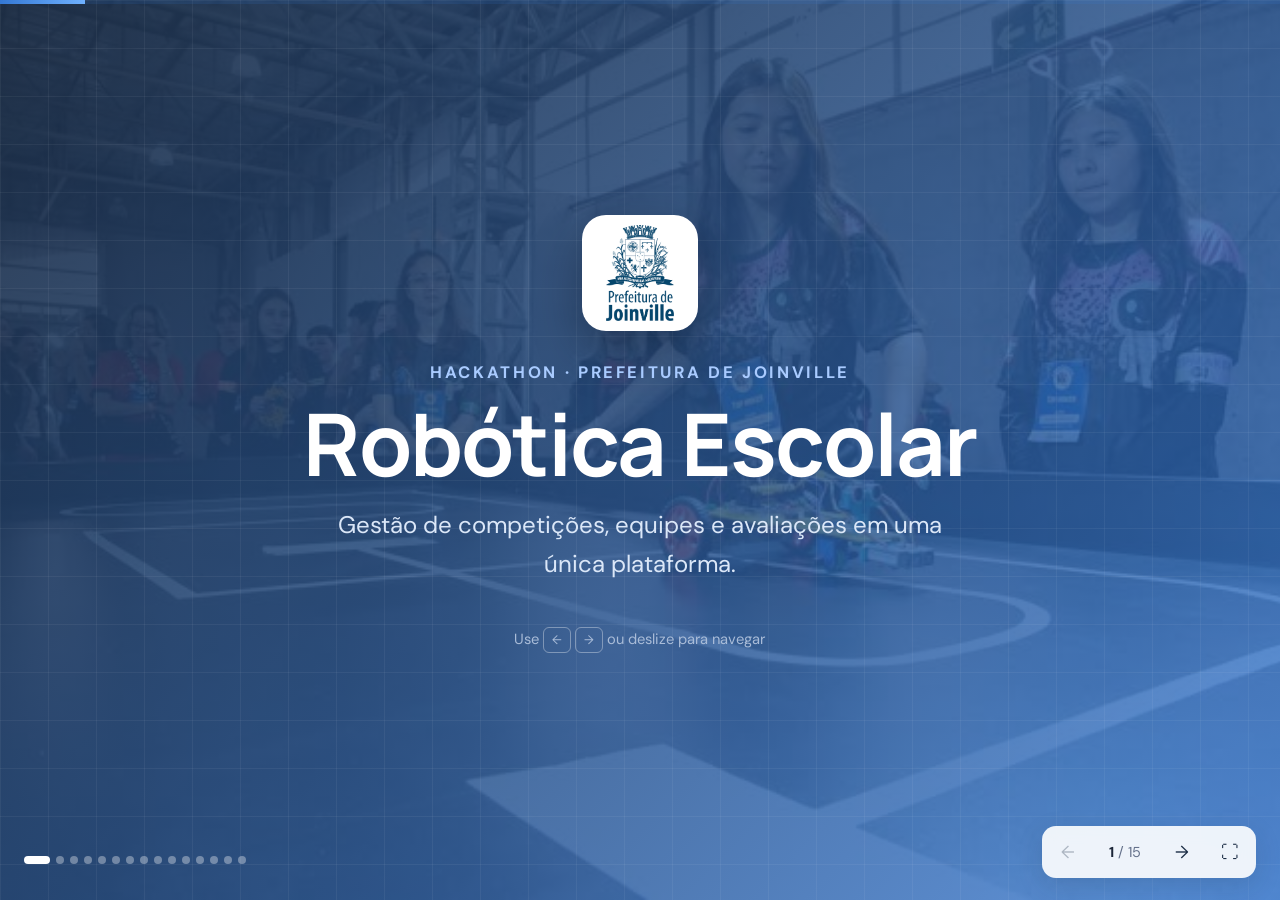
==== apresentacao/index.html @ f3c96cb6 "fix" ====
<!doctype html>
<html lang="pt-BR">
<head>
  <meta charset="utf-8">
  <meta name="viewport" content="width=device-width, initial-scale=1">
  <title>Robótica Escolar — Apresentação</title>
  <link rel="stylesheet" href="styles.css">
</head>
<body>
  <div class="progress" aria-hidden="true"><span></span></div>

  <main class="deck" aria-live="polite">

    <!-- 1. Capa -->
    <section class="slide slide--cover" data-title="Capa">
      <div class="cover-bg" aria-hidden="true"></div>
      <div class="cover-content">
        <img class="cover-logo reveal" src="img/logo-joinville.png" alt="Prefeitura de Joinville">
        <p class="kicker reveal">Hackathon · Prefeitura de Joinville</p>
        <h1 class="reveal">Robótica Escolar</h1>
        <p class="lead reveal">Gestão de competições, equipes e avaliações em uma única plataforma.</p>
        <p class="hint reveal">Use <kbd>←</kbd> <kbd>→</kbd> ou deslize para navegar</p>
      </div>
    </section>

    <!-- 2. Problema -->
    <section class="slide" data-title="O problema">
      <div class="slide-inner">
        <p class="kicker reveal">O desafio</p>
        <h2 class="reveal">Organizar competições escolares ainda dá muito trabalho</h2>
        <div class="grid grid--3">
          <article class="card reveal"><span class="card-icon">📄</span><h3>Inscrições soltas</h3><p>Fichas, planilhas e e-mails espalhados entre escolas e organização.</p></article>
          <article class="card reveal"><span class="card-icon">⏳</span><h3>Aprovação manual</h3><p>Professores e organização sem visão clara do que está pendente.</p></article>
          <article class="card reveal"><span class="card-icon">🧮</span><h3>Notas no papel</h3><p>Jurados anotam à mão e a classificação é calculada depois, com risco de erro.</p></article>
        </div>
      </div>
    </section>

    <!-- 3. Solução -->
    <section class="slide" data-title="A solução">
      <div class="slide-inner split">
        <div>
          <p class="kicker reveal">A solução</p>
          <h2 class="reveal">Uma plataforma web para todo o ciclo da competição</h2>
          <ul class="checks">
            <li class="reveal">Portal público com editais e inscrições abertas</li>
            <li class="reveal">Cadastro de escolas, equipes e integrantes</li>
            <li class="reveal">Aprovação de equipes pelos professores</li>
            <li class="reveal">Notas dos jurados por critério e classificação automática</li>
            <li class="reveal">Funciona no computador e no celular</li>
          </ul>
        </div>
        <figure class="shot reveal"><img src="img/dashboard.png" alt="Visão geral do painel administrativo"></figure>
      </div>
    </section>

    <!-- 4. Perfis -->
    <section class="slide" data-title="Perfis">
      <div class="slide-inner">
        <p class="kicker reveal">Quem usa</p>
        <h2 class="reveal">Três perfis, cada um com o que precisa</h2>
        <div class="grid grid--3">
          <article class="card card--role reveal"><span class="role-badge">A</span><h3>Administrador</h3><p>Cria competições, editais e categorias, gerencia escolas e acompanha a classificação.</p></article>
          <article class="card card--role reveal"><span class="role-badge">P</span><h3>Professor</h3><p>Cadastra equipes das suas escolas e aprova ou rejeita inscrições recebidas.</p></article>
          <article class="card card--role reveal"><span class="role-badge">J</span><h3>Jurado</h3><p>Avalia as equipes aprovadas em todas as categorias, com notas de 0 a 10.</p></article>
        </div>
      </div>
    </section>

    <!-- 5. Fluxo -->
    <section class="slide" data-title="Fluxo">
      <div class="slide-inner">
        <p class="kicker reveal">Como funciona</p>
        <h2 class="reveal">Do edital ao pódio</h2>
        <ol class="flow">
          <li class="reveal"><span>1</span><strong>Edital</strong><small>Admin publica a competição e as categorias</small></li>
          <li class="reveal"><span>2</span><strong>Inscrição</strong><small>Escolas inscrevem equipes pelo portal</small></li>
          <li class="reveal"><span>3</span><strong>Aprovação</strong><small>Professor valida integrantes e aprova</small></li>
          <li class="reveal"><span>4</span><strong>Avaliação</strong><small>Jurados lançam notas por critério</small></li>
          <li class="reveal"><span>5</span><strong>Classificação</strong><small>Ranking calculado automaticamente</small></li>
        </ol>
      </div>
    </section>

    <!-- 6. Competições -->
    <section class="slide" data-title="Competições">
      <div class="slide-inner split split--wide">
        <div>
          <p class="kicker reveal">Administração</p>
          <h2 class="reveal">Competições, editais e categorias</h2>
          <p class="reveal">Cada competição tem período do evento, local, janela de inscrições, limite de vagas e as 7 categorias oficiais.</p>
          <div class="tags reveal"><span>Robótica Lego</span><span>Atto Micro:bit</span><span>Seguidor de Linha</span><span>Tecnologia Educacional</span><span>ArtBot Júnior</span><span>ArtBot Expert</span><span>Estoura Balão</span></div>
        </div>
        <figure class="shot reveal"><img src="img/competicoes.png" alt="Tela de competições"></figure>
      </div>
    </section>

    <!-- 7. Equipes -->
    <section class="slide" data-title="Equipes">
      <div class="slide-inner split split--wide">
        <div>
          <p class="kicker reveal">Professores</p>
          <h2 class="reveal">Cadastro e aprovação de equipes</h2>
          <ul class="checks">
            <li class="reveal">Integrantes com ano escolar e data de nascimento</li>
            <li class="reveal">Validação de mínimo e máximo por categoria</li>
            <li class="reveal">Aprovar ou rejeitar com observação para a equipe</li>
          </ul>
        </div>
        <div class="stack reveal">
          <figure class="shot"><img src="img/inscricoes.png" alt="Lista de inscrições pendentes"></figure>
          <figure class="shot shot--float"><img src="img/equipe-form.png" alt="Formulário de cadastro de equipe"></figure>
        </div>
      </div>
    </section>

    <!-- 8. Portal público -->
    <section class="slide" data-title="Portal público">
      <div class="slide-inner split split--wide">
        <div>
          <p class="kicker reveal">Comunidade</p>
          <h2 class="reveal">Portal público de inscrições</h2>
          <p class="reveal">Escolas consultam os editais publicados e inscrevem equipes sem precisar de login. A inscrição chega pendente para o professor responsável.</p>
        </div>
        <figure class="shot reveal"><img src="img/publico.png" alt="Portal público de competições"></figure>
      </div>
    </section>

    <!-- 9. Notas -->
    <section class="slide" data-title="Notas dos jurados">
      <div class="slide-inner split split--wide">
        <div>
          <p class="kicker reveal">Julgamento</p>
          <h2 class="reveal">Notas dos jurados</h2>
          <div class="criteria">
            <div class="reveal"><strong>Desempenho</strong><small>Resultado do robô na prova</small></div>
            <div class="reveal"><strong>Projeto e inovação</strong><small>Criatividade e solução técnica</small></div>
            <div class="reveal"><strong>Apresentação</strong><small>Clareza ao explicar o projeto</small></div>
            <div class="reveal"><strong>Trabalho em equipe</strong><small>Participação de todos</small></div>
          </div>
          <p class="reveal note">Notas de 0 a 10 por critério · média calculada na hora · uma avaliação por jurado e equipe</p>
        </div>
        <figure class="shot reveal"><img src="img/avaliar.png" alt="Formulário de avaliação de equipe"></figure>
      </div>
    </section>

    <!-- 10. Ranking -->
    <section class="slide" data-title="Classificação">
      <div class="slide-inner split split--wide">
        <div>
          <p class="kicker reveal">Resultado</p>
          <h2 class="reveal">Classificação automática</h2>
          <p class="reveal">A organização acompanha, por categoria, a média final de cada equipe, as médias por critério e quantos jurados já avaliaram.</p>
          <div class="podium reveal" aria-hidden="true">
            <div class="podium-2"><b>2º</b><span>8,38</span></div>
            <div class="podium-1"><b>1º</b><span>9,54</span></div>
            <div class="podium-3"><b>3º</b><span>7,94</span></div>
          </div>
        </div>
        <figure class="shot reveal"><img src="img/ranking.png" alt="Classificação das equipes"></figure>
      </div>
    </section>

    <!-- 11. Mobile -->
    <section class="slide slide--centered" data-title="Celular">
      <div class="slide-inner">
        <p class="kicker reveal">Responsivo</p>
        <h2 class="reveal">Pensado também para o celular</h2>
        <p class="reveal center">Jurados avaliam na beira da arena; professores aprovam equipes de qualquer lugar.</p>
        <div class="phones">
          <figure class="phone reveal"><img src="img/mobile-login.png" alt="Login no celular"></figure>
          <figure class="phone phone--main reveal"><img src="img/mobile-avaliacoes.png" alt="Avaliações no celular"></figure>
          <figure class="phone reveal"><img src="img/mobile-dashboard.png" alt="Painel no celular"></figure>
        </div>
      </div>
    </section>

    <!-- 12. Números -->
    <section class="slide slide--dark" data-title="Demonstração">
      <div class="slide-inner">
        <p class="kicker reveal">Dados da demonstração</p>
        <h2 class="reveal">Um cenário real para testar</h2>
        <div class="stats">
          <div class="stat reveal"><b data-count="3">0</b><span>competições</span></div>
          <div class="stat reveal"><b data-count="7">0</b><span>categorias</span></div>
          <div class="stat reveal"><b data-count="49">0</b><span>equipes inscritas</span></div>
          <div class="stat reveal"><b data-count="10">0</b><span>aguardando aprovação</span></div>
          <div class="stat reveal"><b data-count="62">0</b><span>avaliações lançadas</span></div>
        </div>
        <div class="grid grid--3 compact">
          <article class="card reveal"><span class="status status--live">Em andamento</span><h3>Copa Joinville de Robótica 2026</h3><p>21 equipes · 3 jurados avaliando</p></article>
          <article class="card reveal"><span class="status status--live">Em andamento</span><h3>Festival Estudantil de Tecnologia</h3><p>14 equipes · avaliação parcial</p></article>
          <article class="card reveal"><span class="status status--open">Inscrições abertas</span><h3>Torneio de Inverno de Robótica 2027</h3><p>Equipes aguardando os professores</p></article>
        </div>
      </div>
    </section>

    <!-- 13. Tecnologia -->
    <section class="slide" data-title="Tecnologia">
      <div class="slide-inner split">
        <div>
          <p class="kicker reveal">Por dentro</p>
          <h2 class="reveal">Simples de rodar e evoluir</h2>
          <ul class="checks">
            <li class="reveal">HTML, CSS e JavaScript puros com ES Modules</li>
            <li class="reveal">Sem build: basta um servidor estático</li>
            <li class="reveal">Dados no LocalStorage, prontos para trocar por uma API</li>
            <li class="reveal">Regras de negócio isoladas em serviços</li>
          </ul>
        </div>
        <div class="layers reveal">
          <div><b>views/</b><span>Telas e diálogos</span></div>
          <div><b>services/</b><span>Regras: inscrições, avaliações, escolas</span></div>
          <div><b>data/</b><span>Seeds e dados de demonstração</span></div>
          <div><b>storage</b><span>LocalStorage (futuro: API REST)</span></div>
        </div>
      </div>
    </section>

    <!-- 14. Próximos passos -->
    <section class="slide" data-title="Próximos passos">
      <div class="slide-inner">
        <p class="kicker reveal">Roadmap</p>
        <h2 class="reveal">Próximos passos</h2>
        <div class="grid grid--4">
          <article class="card reveal"><span class="card-icon">🔌</span><h3>Back-end e API</h3><p>Banco de dados central e acesso simultâneo.</p></article>
          <article class="card reveal"><span class="card-icon">🔐</span><h3>Login seguro</h3><p>Autenticação real integrada à rede municipal.</p></article>
          <article class="card reveal"><span class="card-icon">📊</span><h3>Relatórios</h3><p>Exportar resultados e certificados em PDF.</p></article>
          <article class="card reveal"><span class="card-icon">🔔</span><h3>Notificações</h3><p>Avisos de aprovação e resultados por e-mail.</p></article>
        </div>
      </div>
    </section>

    <!-- 15. Encerramento -->
    <section class="slide slide--cover" data-title="Obrigado">
      <div class="cover-bg" aria-hidden="true"></div>
      <div class="cover-content">
        <img class="cover-logo reveal" src="img/logo-joinville.png" alt="Prefeitura de Joinville">
        <h1 class="reveal">Obrigado!</h1>
        <p class="lead reveal">Experimente a demonstração:</p>
        <div class="logins reveal">
          <div><b>Admin</b><code>admin@robotica.edu.br</code><code>admin123</code></div>
          <div><b>Professor</b><code>professor@robotica.edu.br</code><code>prof123</code></div>
          <div><b>Jurado</b><code>jurado@robotica.edu.br</code><code>jurado123</code></div>
        </div>
        <a class="cta reveal" href="../index.html">Abrir o sistema →</a>
      </div>
    </section>

  </main>

  <nav class="controls" aria-label="Navegação dos slides">
    <button type="button" data-nav="prev" aria-label="Slide anterior">←</button>
    <span class="counter"><b>1</b> / <i>1</i></span>
    <button type="button" data-nav="next" aria-label="Próximo slide">→</button>
    <button type="button" data-nav="full" aria-label="Tela cheia" title="Tela cheia (F)">⛶</button>
  </nav>
  <div class="dots" aria-hidden="true"></div>

  <div class="lightbox" hidden><img alt=""></div>

  <script src="script.js"></script>
</body>
</html>
---- apresentacao/styles.css ----
@import url('https://fonts.googleapis.com/css2?family=DM+Sans:wght@400;500;700&family=Manrope:wght@600;700;800&display=swap');

:root {
  --ink: #1c2638;
  --muted: #64708a;
  --navy: #1c2d45;
  --navy-2: #253a5a;
  --blue: #3478d4;
  --blue-soft: #e8f1fc;
  --green: #2f8a68;
  --orange: #e48b3c;
  --bg: #f4f7fb;
  --radius: 18px;
  --shadow: 0 18px 50px rgba(28, 45, 69, .14);
}

* { box-sizing: border-box; }
html, body { margin: 0; height: 100%; overflow: hidden; }
body { font-family: 'DM Sans', system-ui, sans-serif; color: var(--ink); background: var(--bg); -webkit-font-smoothing: antialiased; }
h1, h2, h3 { font-family: 'Manrope', 'DM Sans', sans-serif; margin: 0; letter-spacing: -.02em; }
p { margin: 0; }
button { font: inherit; cursor: pointer; }
img { display: block; max-width: 100%; }

/* ---------- Deck ---------- */
.deck { position: relative; width: 100vw; height: 100vh; height: 100dvh; }
.slide {
  position: absolute; inset: 0;
  display: flex; align-items: center; justify-content: center;
  padding: 64px 7vw 96px;
  opacity: 0; visibility: hidden;
  transform: translateX(40px);
  transition: opacity .5s ease, transform .5s ease, visibility 0s linear .5s;
  overflow-y: auto;
  background: radial-gradient(circle at 92% 8%, #dfeafb 0, transparent 34%), var(--bg);
}
.slide.is-active { opacity: 1; visibility: visible; transform: none; transition: opacity .5s ease, transform .5s ease; }
.slide.is-before { transform: translateX(-40px); }
.slide-inner { width: 100%; max-width: 1180px; margin: auto; }

.reveal { opacity: 0; transform: translateY(18px); transition: opacity .55s ease, transform .55s ease; transition-delay: calc(var(--i, 0) * 90ms + 120ms); }
.slide.is-active .reveal { opacity: 1; transform: none; }

.kicker { color: var(--blue); font-weight: 700; font-size: .82rem; letter-spacing: .16em; text-transform: uppercase; margin-bottom: 14px; }
h2 { font-size: clamp(1.8rem, 3.4vw, 2.9rem); line-height: 1.12; margin-bottom: 28px; max-width: 820px; }
h3 { font-size: 1.12rem; margin-bottom: 8px; }
.slide p { color: var(--muted); font-size: clamp(1rem, 1.3vw, 1.18rem); line-height: 1.6; }
.center { text-align: center; margin: -12px auto 0; max-width: 760px; }
.slide--centered .slide-inner { text-align: center; }
.slide--centered h2 { margin-left: auto; margin-right: auto; }

/* ---------- Cover ---------- */
.slide--cover { background: var(--navy); color: #fff; text-align: center; }
.cover-bg {
  position: absolute; inset: 0;
  background: linear-gradient(135deg, rgba(28, 45, 69, .94), rgba(52, 120, 212, .78)), url('img/images.jpg') center / cover;
}
.cover-bg::after {
  content: ''; position: absolute; inset: 0;
  background-image: linear-gradient(rgba(255,255,255,.05) 1px, transparent 1px), linear-gradient(90deg, rgba(255,255,255,.05) 1px, transparent 1px);
  background-size: 48px 48px;
}
.cover-content { position: relative; max-width: 860px; display: flex; flex-direction: column; align-items: center; }
.cover-logo { width: 116px; height: 116px; object-fit: contain; background: #fff; border-radius: 24px; padding: 10px; box-shadow: 0 20px 50px rgba(0,0,0,.25); margin-bottom: 28px; }
.slide--cover .kicker { color: #a9cbff; }
.slide--cover h1 { font-size: clamp(2.6rem, 7vw, 5.4rem); line-height: 1; margin-bottom: 20px; }
.slide--cover .lead { color: #dbe7f8; font-size: clamp(1.1rem, 2vw, 1.5rem); max-width: 640px; }
.hint { margin-top: 44px !important; color: #a9bcd8 !important; font-size: .92rem !important; }
kbd { display: inline-block; padding: 2px 8px; border: 1px solid rgba(255,255,255,.35); border-radius: 6px; font-family: inherit; font-size: .85em; }

/* ---------- Cards & grids ---------- */
.grid { display: grid; gap: 22px; }
.grid--3 { grid-template-columns: repeat(3, 1fr); }
.grid--4 { grid-template-columns: repeat(4, 1fr); }
.card { background: #fff; border: 1px solid #e5ebf3; border-radius: var(--radius); padding: 28px; box-shadow: 0 6px 24px rgba(28, 45, 69, .06); transition: transform .25s ease, box-shadow .25s ease; }
.card:hover { transform: translateY(-4px); box-shadow: var(--shadow); }
.card p { font-size: 1rem !important; }
.card-icon { display: grid; place-items: center; width: 52px; height: 52px; border-radius: 14px; background: var(--blue-soft); font-size: 1.5rem; margin-bottom: 18px; }
.role-badge { display: grid; place-items: center; width: 56px; height: 56px; border-radius: 50%; background: var(--blue); color: #fff; font: 800 1.3rem 'Manrope', sans-serif; margin-bottom: 18px; }
.card--role:nth-child(2) .role-badge { background: var(--green); }
.card--role:nth-child(3) .role-badge { background: var(--orange); }

/* ---------- Split with screenshot ---------- */
.split { display: grid; grid-template-columns: 1fr 1.15fr; gap: 56px; align-items: center; }
.split--wide { grid-template-columns: .85fr 1.35fr; }
.split h2 { font-size: clamp(1.7rem, 3vw, 2.5rem); }
.shot { margin: 0; border-radius: 14px; overflow: hidden; box-shadow: var(--shadow); border: 1px solid #dfe6f0; background: #fff; cursor: zoom-in; }
.shot img { width: 100%; }
.stack { position: relative; padding-bottom: 60px; }
.shot--float { position: absolute; width: 62%; right: -24px; bottom: 0; border: 4px solid #fff; }

.checks { list-style: none; padding: 0; margin: 0; display: grid; gap: 14px; }
.checks li { position: relative; padding-left: 38px; font-size: clamp(1rem, 1.35vw, 1.15rem); line-height: 1.5; }
.checks li::before { content: '✓'; position: absolute; left: 0; top: 1px; width: 26px; height: 26px; border-radius: 50%; background: var(--blue-soft); color: var(--blue); display: grid; place-items: center; font-weight: 700; font-size: .85rem; }

.tags { display: flex; flex-wrap: wrap; gap: 8px; margin-top: 24px; }
.tags span { background: #fff; border: 1px solid #dbe5f2; color: var(--navy-2); padding: 7px 13px; border-radius: 999px; font-size: .88rem; font-weight: 500; }

/* ---------- Flow ---------- */
.flow { list-style: none; padding: 0; margin: 20px 0 0; display: grid; grid-template-columns: repeat(5, 1fr); gap: 18px; position: relative; }
.flow::before { content: ''; position: absolute; top: 30px; left: 10%; right: 10%; height: 3px; background: linear-gradient(90deg, var(--blue), var(--green)); border-radius: 3px; }
.flow li { position: relative; text-align: center; display: flex; flex-direction: column; align-items: center; gap: 8px; }
.flow span { width: 62px; height: 62px; border-radius: 50%; background: #fff; border: 3px solid var(--blue); color: var(--blue); display: grid; place-items: center; font: 800 1.4rem 'Manrope', sans-serif; margin-bottom: 10px; box-shadow: 0 8px 24px rgba(52,120,212,.2); }
.flow li:last-child span { border-color: var(--green); color: var(--green); }
.flow strong { font: 700 1.1rem 'Manrope', sans-serif; }
.flow small { color: var(--muted); font-size: .95rem; line-height: 1.45; max-width: 190px; }

/* ---------- Criteria & podium ---------- */
.criteria { display: grid; grid-template-columns: 1fr 1fr; gap: 12px; }
.criteria div { background: #fff; border-left: 4px solid var(--blue); border-radius: 12px; padding: 14px 16px; box-shadow: 0 4px 16px rgba(28,45,69,.06); }
.criteria strong { display: block; font-family: 'Manrope', sans-serif; }
.criteria small { color: var(--muted); }
.note { margin-top: 20px !important; font-size: .95rem !important; }

.podium { display: flex; align-items: flex-end; gap: 10px; margin-top: 30px; height: 170px; }
.podium div { flex: 1; border-radius: 12px 12px 0 0; color: #fff; display: flex; flex-direction: column; align-items: center; justify-content: flex-start; padding-top: 14px; gap: 4px; }
.podium b { font: 800 1.4rem 'Manrope', sans-serif; }
.podium span { font-size: .95rem; opacity: .9; }
.podium-1 { height: 100%; background: linear-gradient(180deg, #e8b63a, #c98f16); }
.podium-2 { height: 74%; background: linear-gradient(180deg, #9fb0c6, #7b8ca6); }
.podium-3 { height: 56%; background: linear-gradient(180deg, #d69466, #b06c3d); }
.slide.is-active .podium div { animation: grow .8s cubic-bezier(.2,.8,.2,1) both; animation-delay: .6s; transform-origin: bottom; }
@keyframes grow { from { transform: scaleY(0); } to { transform: scaleY(1); } }

/* ---------- Phones ---------- */
.phones { display: flex; justify-content: center; align-items: center; gap: 34px; margin-top: 34px; }
.phone { margin: 0; width: 210px; aspect-ratio: 390 / 760; border-radius: 34px; border: 10px solid #121a28; overflow: hidden; background: #fff; box-shadow: var(--shadow); cursor: zoom-in; }
.phone img { width: 100%; height: 100%; object-fit: cover; object-position: top; }
.phone--main { width: 245px; }

/* ---------- Stats (dark) ---------- */
.slide--dark { background: radial-gradient(circle at 15% 10%, #2f4a72 0, transparent 40%), var(--navy); color: #fff; }
.slide--dark .kicker { color: #8fbaf5; }
.slide--dark .card { background: rgba(255,255,255,.06); border-color: rgba(255,255,255,.12); box-shadow: none; }
.slide--dark .card p { color: #b7c6dc; }
.stats { display: grid; grid-template-columns: repeat(5, 1fr); gap: 18px; margin-bottom: 30px; }
.stat { text-align: center; padding: 22px 10px; border-radius: var(--radius); background: rgba(255,255,255,.05); border: 1px solid rgba(255,255,255,.1); }
.stat b { display: block; font: 800 clamp(2.2rem, 4.4vw, 3.6rem) 'Manrope', sans-serif; color: #fff; line-height: 1.1; }
.stat span { color: #a9bcd8; font-size: .95rem; }
.compact .card { padding: 22px; }
.status { display: inline-block; font-size: .75rem; font-weight: 700; letter-spacing: .06em; text-transform: uppercase; padding: 5px 10px; border-radius: 999px; margin-bottom: 12px; }
.status--live { background: rgba(47,138,104,.25); color: #7fe0b8; }
.status--open { background: rgba(228,139,60,.22); color: #ffc48e; }

/* ---------- Layers ---------- */
.layers { display: grid; gap: 12px; }
.layers div { display: flex; align-items: center; gap: 18px; background: #fff; border-radius: 14px; padding: 18px 22px; box-shadow: 0 4px 18px rgba(28,45,69,.07); border-left: 5px solid var(--blue); }
.layers div:nth-child(2) { margin-left: 24px; border-color: #4f8fe0; }
.layers div:nth-child(3) { margin-left: 48px; border-color: var(--green); }
.layers div:nth-child(4) { margin-left: 72px; border-color: var(--orange); }
.layers b { font-family: 'Manrope', monospace; min-width: 92px; }
.layers span { color: var(--muted); }

/* ---------- Closing ---------- */
.logins { display: grid; grid-template-columns: repeat(3, 1fr); gap: 14px; margin: 22px 0 30px; width: 100%; }
.logins div { background: rgba(255,255,255,.1); border: 1px solid rgba(255,255,255,.18); border-radius: 14px; padding: 16px; display: flex; flex-direction: column; gap: 6px; backdrop-filter: blur(6px); }
.logins b { font-family: 'Manrope', sans-serif; }
.logins code { font-size: .88rem; color: #dbe7f8; word-break: break-all; }
.cta { display: inline-block; background: #fff; color: var(--navy); font-weight: 700; padding: 14px 28px; border-radius: 12px; text-decoration: none; box-shadow: 0 12px 30px rgba(0,0,0,.2); transition: transform .2s; }
.cta:hover { transform: translateY(-2px); }

/* ---------- Chrome: progress, controls, dots ---------- */
.progress { position: fixed; top: 0; left: 0; right: 0; height: 4px; background: rgba(52,120,212,.15); z-index: 20; }
.progress span { display: block; height: 100%; width: 0; background: linear-gradient(90deg, var(--blue), #6fb1ff); transition: width .45s ease; }
.controls { position: fixed; right: 24px; bottom: 22px; display: flex; align-items: center; gap: 8px; z-index: 20; background: rgba(255,255,255,.9); padding: 6px; border-radius: 14px; box-shadow: 0 8px 26px rgba(28,45,69,.15); backdrop-filter: blur(8px); }
.controls button { width: 40px; height: 40px; border: 0; border-radius: 10px; background: transparent; color: var(--navy); font-size: 1.1rem; }
.controls button:hover { background: var(--blue-soft); }
.controls button:disabled { opacity: .3; cursor: default; background: transparent; }
.counter { font-size: .9rem; color: var(--muted); min-width: 58px; text-align: center; }
.counter b { color: var(--ink); }
.counter i { font-style: normal; }
.dots { position: fixed; left: 24px; bottom: 36px; display: flex; gap: 6px; z-index: 20; }
.dots button { width: 8px; height: 8px; padding: 0; border: 0; border-radius: 99px; background: rgba(100,112,138,.35); transition: width .3s, background .3s; }
.dots button.is-active { width: 26px; background: var(--blue); }
body.on-dark .dots button { background: rgba(255,255,255,.35); }
body.on-dark .dots button.is-active { background: #fff; }

.lightbox { position: fixed; inset: 0; z-index: 50; background: rgba(12, 20, 33, .88); display: grid; place-items: center; padding: 4vh 4vw; cursor: zoom-out; animation: fade .25s ease; }
.lightbox[hidden] { display: none; }
.lightbox img { max-height: 92vh; max-width: 92vw; border-radius: 12px; box-shadow: 0 30px 80px rgba(0,0,0,.5); }
@keyframes fade { from { opacity: 0; } }

/* ---------- Responsive ---------- */
@media (max-width: 1000px) {
  .grid--4 { grid-template-columns: repeat(2, 1fr); }
  .stats { grid-template-columns: repeat(3, 1fr); }
  .split, .split--wide { grid-template-columns: 1fr; gap: 32px; }
  .shot--float { right: 0; }
}

@media (max-width: 700px) {
  .slide { align-items: flex-start; padding: 44px 22px 110px; }
  h2 { margin-bottom: 20px; }
  .grid--3, .grid--4, .criteria, .logins { grid-template-columns: 1fr; }
  .grid { gap: 14px; }
  .card { padding: 20px; }
  .card-icon, .role-badge { width: 44px; height: 44px; margin-bottom: 12px; }
  .stats { grid-template-columns: repeat(2, 1fr); gap: 10px; }
  .stat:last-child { grid-column: span 2; }
  .flow { grid-template-columns: 1fr; gap: 14px; }
  .flow::before { top: 10px; bottom: 10px; left: 30px; right: auto; width: 3px; height: auto; background: linear-gradient(180deg, var(--blue), var(--green)); }
  .flow li { flex-direction: row; text-align: left; align-items: center; gap: 14px; flex-wrap: wrap; }
  .flow span { margin: 0; width: 56px; height: 56px; flex: none; }
  .flow li strong { flex: 1; }
  .flow small { flex-basis: 100%; padding-left: 70px; margin-top: -10px; max-width: none; }
  .phones { gap: 12px; }
  .phone { width: 28vw; border-width: 6px; border-radius: 20px; }
  .phone--main { width: 34vw; }
  .layers div { margin-left: 0 !important; flex-direction: column; align-items: flex-start; gap: 4px; }
  .podium { height: 130px; }
  .cover-logo { width: 88px; height: 88px; }
  .hint { display: none; }
  .slide--cover { align-items: center; }
  .dots { display: none; }
  .controls { left: 50%; right: auto; transform: translateX(-50%); bottom: 16px; }
}

@media (prefers-reduced-motion: reduce) {
  *, *::before, *::after { transition: none !important; animation: none !important; }
}

@media print {
  html, body { overflow: visible; height: auto; }
  .deck { height: auto; }
  .slide { position: relative; opacity: 1; visibility: visible; transform: none; height: 100vh; page-break-after: always; overflow: hidden; }
  .reveal { opacity: 1; transform: none; }
  .controls, .dots, .progress { display: none; }
}
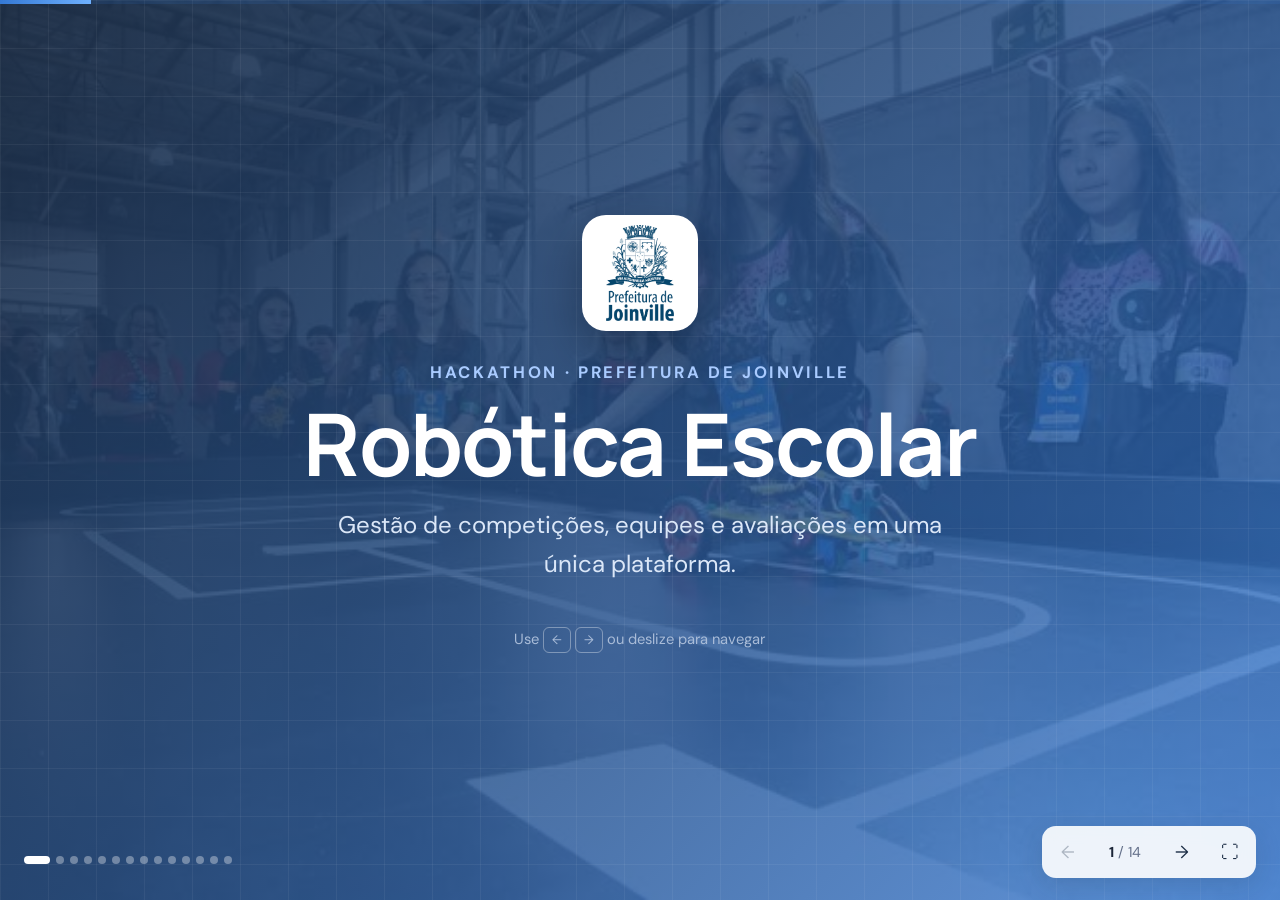
==== commit b6f5e7bc: "apresentacao" ====
--- a/apresentacao/index.html
+++ b/apresentacao/index.html
@@ -195,42 +195,19 @@
       </div>
     </section>
 
-    <!-- 13. Tecnologia -->
-    <section class="slide" data-title="Tecnologia">
-      <div class="slide-inner split">
-        <div>
-          <p class="kicker reveal">Por dentro</p>
-          <h2 class="reveal">Simples de rodar e evoluir</h2>
-          <ul class="checks">
-            <li class="reveal">HTML, CSS e JavaScript puros com ES Modules</li>
-            <li class="reveal">Sem build: basta um servidor estático</li>
-            <li class="reveal">Dados no LocalStorage, prontos para trocar por uma API</li>
-            <li class="reveal">Regras de negócio isoladas em serviços</li>
-          </ul>
-        </div>
-        <div class="layers reveal">
-          <div><b>views/</b><span>Telas e diálogos</span></div>
-          <div><b>services/</b><span>Regras: inscrições, avaliações, escolas</span></div>
-          <div><b>data/</b><span>Seeds e dados de demonstração</span></div>
-          <div><b>storage</b><span>LocalStorage (futuro: API REST)</span></div>
-        </div>
-      </div>
-    </section>
-
-    <!-- 14. Próximos passos -->
-    <section class="slide" data-title="Próximos passos">
-      <div class="slide-inner">
-        <p class="kicker reveal">Roadmap</p>
-        <h2 class="reveal">Próximos passos</h2>
+    <!-- 13. Funcionalidades -->
+    <section class="slide" data-title="Funcionalidades">
+      <div class="slide-inner">
+        <p class="kicker reveal">Em desenvolvimento</p>
+        <h2 class="reveal">Próximas funcionalidades</h2>
         <div class="grid grid--4">
-          <article class="card reveal"><span class="card-icon">🔌</span><h3>Back-end e API</h3><p>Banco de dados central e acesso simultâneo.</p></article>
-          <article class="card reveal"><span class="card-icon">🔐</span><h3>Login seguro</h3><p>Autenticação real integrada à rede municipal.</p></article>
-          <article class="card reveal"><span class="card-icon">📊</span><h3>Relatórios</h3><p>Exportar resultados e certificados em PDF.</p></article>
-          <article class="card reveal"><span class="card-icon">🔔</span><h3>Notificações</h3><p>Avisos de aprovação e resultados por e-mail.</p></article>
-        </div>
-      </div>
-    </section>
-
+          <article class="card reveal"><span class="card-icon">&#127942;</span><h3>Certificados</h3><p>Geração de certificados para participantes e equipes.</p></article>
+          <article class="card reveal"><span class="card-icon">&#128196;</span><h3>Relatórios em PDF</h3><p>Exportação de resultados, inscrições e classificações.</p></article>
+          <article class="card reveal"><span class="card-icon">&#128279;</span><h3>Integrações</h3><p>Conexão com outros sistemas e serviços da rede.</p></article>
+          <article class="card reveal"><span class="card-icon">&#128276;</span><h3>Notificações</h3><p>Avisos sobre inscrições, aprovações e resultados.</p></article>
+        </div>
+      </div>
+    </section>
     <!-- 15. Encerramento -->
     <section class="slide slide--cover" data-title="Obrigado">
       <div class="cover-bg" aria-hidden="true"></div>
@@ -243,7 +220,7 @@
           <div><b>Professor</b><code>professor@robotica.edu.br</code><code>prof123</code></div>
           <div><b>Jurado</b><code>jurado@robotica.edu.br</code><code>jurado123</code></div>
         </div>
-        <a class="cta reveal" href="../index.html">Abrir o sistema →</a>
+        <a class="cta reveal" href="https://front-agendamentos-robotica.vercel.app/">Abrir o sistema →</a>
       </div>
     </section>
 
